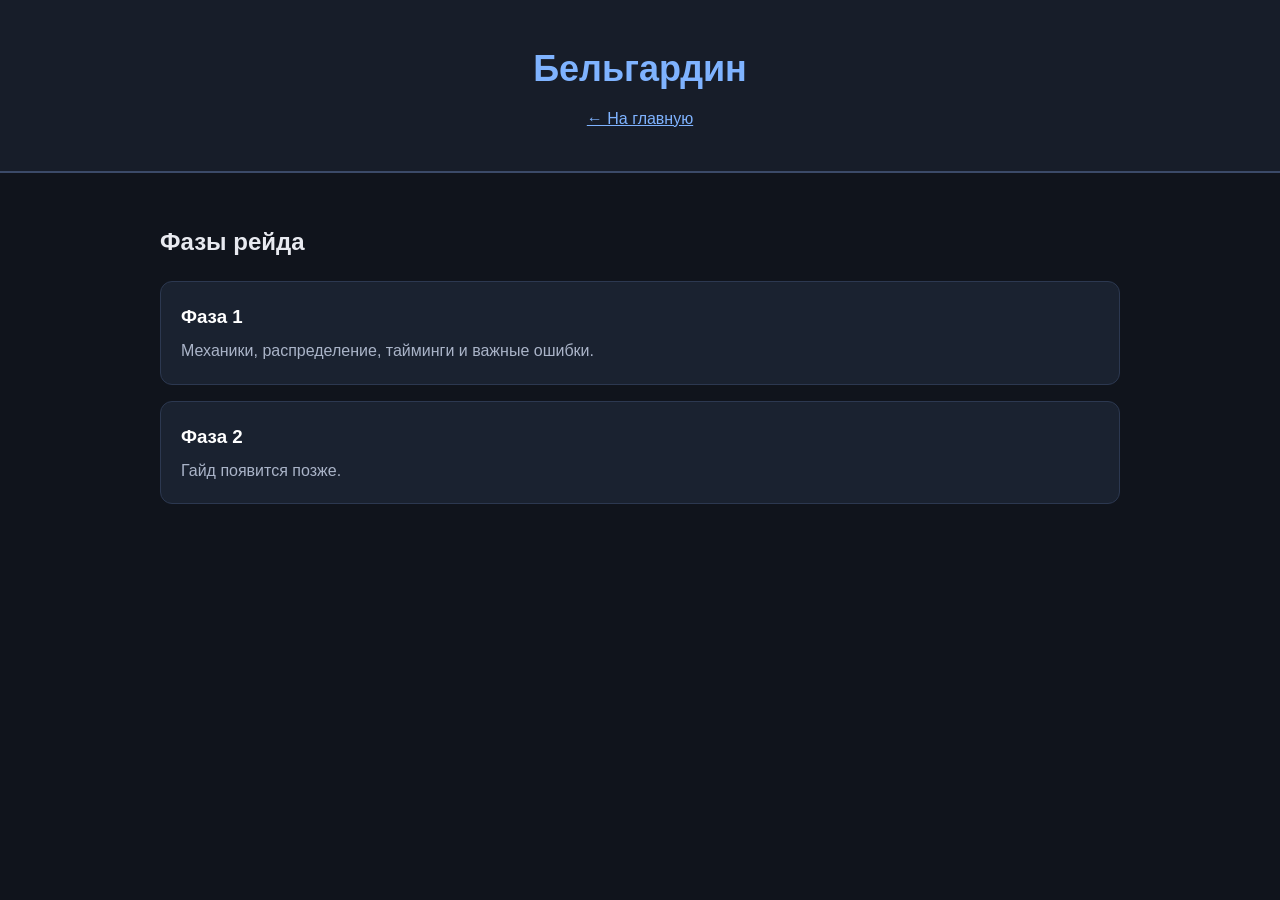
==== belgardin/index.html @ 8db55e47 "Create index.html" ====
<!DOCTYPE html>
<html lang="ru">
<head>
  <meta charset="UTF-8">
  <meta name="viewport" content="width=device-width, initial-scale=1.0">
  <title>Бельгардин — гайд | LOA Guides</title>
  <link rel="stylesheet" href="../style.css">
</head>
<body>
  <header class="site-header">
    <h1>Бельгардин</h1>
    <p><a href="../" style="color:#7fb3ff;">← На главную</a></p>
  </header>

  <main class="container guide-content">
    <h2>Фазы рейда</h2>

    <a class="raid-card" href="phase-1/">
      <h3>Фаза 1</h3>
      <p>Механики, распределение, тайминги и важные ошибки.</p>
    </a>

    <a class="raid-card" href="phase-2/">
      <h3>Фаза 2</h3>
      <p>Гайд появится позже.</p>
    </a>
  </main>
</body>
</html>
---- style.css ----
* {
  box-sizing: border-box;
}

body {
  margin: 0;
  font-family: Arial, sans-serif;
  background: #10141c;
  color: #e8eaf0;
  line-height: 1.6;
}

.site-header {
  background: #171d29;
  padding: 40px 20px;
  text-align: center;
  border-bottom: 2px solid #3b4a68;
}

.site-header h1 {
  margin: 0;
  font-size: 36px;
  color: #7fb3ff;
}

.site-header p {
  margin: 8px 0 0;
  color: #aab4c8;
}

.container {
  max-width: 1000px;
  margin: 0 auto;
  padding: 30px 20px 60px;
}

.raid-list h2 {
  color: #7fb3ff;
}

.raid-card {
  display: block;
  background: #1a2230;
  border: 1px solid #2c3850;
  border-radius: 12px;
  padding: 20px;
  margin-bottom: 16px;
  text-decoration: none;
  color: inherit;
  transition: border-color 0.2s, transform 0.2s;
}

.raid-card:hover {
  border-color: #7fb3ff;
  transform: translateY(-2px);
}

.raid-card h3 {
  margin: 0 0 6px;
  color: #ffffff;
}

.raid-card p {
  margin: 0;
  color: #aab4c8;
}

.guide-content img {
  max-width: 100%;
  border-radius: 8px;
  display: block;
  margin: 16px auto;
}

.guide-content table {
  width: 100%;
  border-collapse: collapse;
  margin: 20px 0;
  background: #1a2230;
}

.guide-content th,
.guide-content td {
  border: 1px solid #2c3850;
  padding: 10px;
  text-align: left;
}

.guide-content th {
  background: #232d40;
  color: #7fb3ff;
}

.site-footer {
  text-align: center;
  padding: 20px;
  color: #7c869a;
  border-top: 1px solid #2c3850;
}
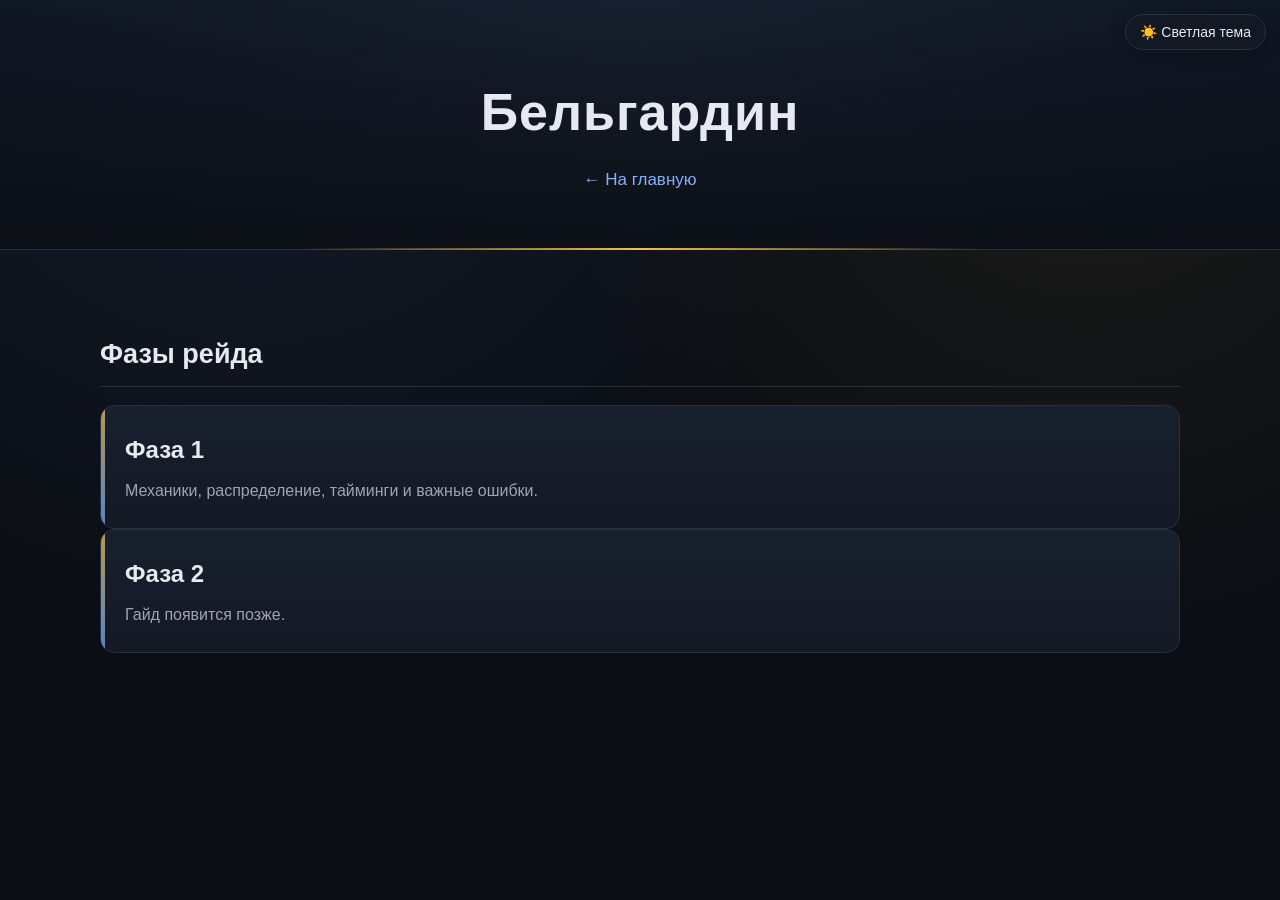
==== commit 7eb908a7: "Update index.html" ====
--- a/belgardin/index.html
+++ b/belgardin/index.html
@@ -7,6 +7,7 @@
   <link rel="stylesheet" href="../style.css">
 </head>
 <body>
+  <button class="theme-toggle" id="themeToggle" type="button">☀️ Светлая тема</button>
   <header class="site-header">
     <h1>Бельгардин</h1>
     <p><a href="../" style="color:#7fb3ff;">← На главную</a></p>
@@ -15,15 +16,38 @@
   <main class="container guide-content">
     <h2>Фазы рейда</h2>
 
-    <a class="raid-card" href="phase-1/">
+    <a class="raid-card" href="p1/">
       <h3>Фаза 1</h3>
       <p>Механики, распределение, тайминги и важные ошибки.</p>
     </a>
 
-    <a class="raid-card" href="phase-2/">
+    <a class="raid-card" href="p2/">
       <h3>Фаза 2</h3>
       <p>Гайд появится позже.</p>
     </a>
   </main>
+  <script>
+  const toggle = document.getElementById('themeToggle');
+  const savedTheme = localStorage.getItem('theme');
+
+  if (savedTheme === 'light') {
+    document.documentElement.setAttribute('data-theme', 'light');
+    toggle.textContent = '🌙 Тёмная тема';
+  }
+
+  toggle.addEventListener('click', () => {
+    const isLight = document.documentElement.getAttribute('data-theme') === 'light';
+
+    if (isLight) {
+      document.documentElement.removeAttribute('data-theme');
+      localStorage.setItem('theme', 'dark');
+      toggle.textContent = '☀️ Светлая тема';
+    } else {
+      document.documentElement.setAttribute('data-theme', 'light');
+      localStorage.setItem('theme', 'light');
+      toggle.textContent = '🌙 Тёмная тема';
+    }
+  });
+</script>
 </body>
 </html>
--- a/style.css
+++ b/style.css
@@ -1,99 +1,319 @@
+:root {
+  color-scheme: dark;
+  --bg: #0b0e14;
+  --panel: #131924;
+  --panel-2: #18202e;
+  --line: #263043;
+  --text: #e6e9f0;
+  --muted: #9aa5b8;
+  --accent: #f2c14e;
+  --accent-2: #6ea8fe;
+  --danger: #ff6b7a;
+  --header-bg-1: #101725;
+  --header-bg-2: #161f2e;
+}
+
+html[data-theme="light"] {
+  color-scheme: light;
+  --bg: #f4f6fb;
+  --panel: #ffffff;
+  --panel-2: #f8fafc;
+  --line: #d9e0ea;
+  --text: #1e2530;
+  --muted: #5d6b7f;
+  --accent: #b07d10;
+  --accent-2: #2563eb;
+  --danger: #c02b3c;
+  --header-bg-1: #e8edf6;
+  --header-bg-2: #f7f9fc;
+}
+
 * {
   box-sizing: border-box;
 }
 
+html {
+  scroll-behavior: smooth;
+}
+
 body {
   margin: 0;
-  font-family: Arial, sans-serif;
-  background: #10141c;
-  color: #e8eaf0;
-  line-height: 1.6;
+  min-height: 100vh;
+  background:
+    radial-gradient(circle at 20% 0%, rgba(110, 168, 254, 0.10), transparent 45%),
+    radial-gradient(circle at 85% 10%, rgba(242, 193, 78, 0.08), transparent 40%),
+    var(--bg);
+  color: var(--text);
+  font-family: "Segoe UI", Roboto, Arial, sans-serif;
+  line-height: 1.65;
+  transition: background-color 0.2s ease, color 0.2s ease;
+}
+
+a {
+  color: var(--accent-2);
+  text-decoration: none;
+}
+
+a:hover {
+  text-decoration: underline;
+}
+
+.theme-toggle {
+  position: fixed;
+  top: 14px;
+  right: 14px;
+  z-index: 100;
+  padding: 9px 14px;
+  border: 1px solid var(--line);
+  border-radius: 999px;
+  background: var(--panel);
+  color: var(--text);
+  font-size: 14px;
+  cursor: pointer;
+  box-shadow: 0 6px 18px rgba(0, 0, 0, 0.18);
+  transition: transform 0.15s ease, border-color 0.15s ease;
+}
+
+.theme-toggle:hover {
+  transform: translateY(-1px);
+  border-color: var(--accent);
 }
 
 .site-header {
-  background: #171d29;
-  padding: 40px 20px;
+  position: relative;
+  padding: 70px 20px 55px;
   text-align: center;
-  border-bottom: 2px solid #3b4a68;
+  background:
+    linear-gradient(180deg, rgba(11, 14, 20, 0) 0%, rgba(11, 14, 20, 0.92) 100%),
+    linear-gradient(90deg, var(--header-bg-1), var(--header-bg-2) 50%, var(--header-bg-1));
+  border-bottom: 1px solid var(--line);
+}
+
+html[data-theme="light"] .site-header {
+  background: linear-gradient(180deg, rgba(244, 246, 251, 0) 0%, rgba(244, 246, 251, 0.94) 100%),
+    linear-gradient(90deg, var(--header-bg-1), var(--header-bg-2) 50%, var(--header-bg-1));
+}
+
+.site-header::after {
+  content: "";
+  position: absolute;
+  left: 50%;
+  bottom: -1px;
+  width: min(680px, 85%);
+  height: 2px;
+  transform: translateX(-50%);
+  background: linear-gradient(90deg, transparent, var(--accent), transparent);
 }
 
 .site-header h1 {
   margin: 0;
-  font-size: 36px;
-  color: #7fb3ff;
+  font-size: clamp(30px, 6vw, 52px);
+  letter-spacing: 1px;
+  color: var(--text);
 }
 
 .site-header p {
-  margin: 8px 0 0;
-  color: #aab4c8;
+  margin: 10px 0 0;
+  color: var(--muted);
+  font-size: 17px;
+}
+
+.site-header a {
+  color: var(--accent);
 }
 
 .container {
-  max-width: 1000px;
+  width: min(1080px, calc(100% - 36px));
   margin: 0 auto;
-  padding: 30px 20px 60px;
-}
-
-.raid-list h2 {
-  color: #7fb3ff;
+  padding: 40px 0 70px;
+}
+
+h2 {
+  margin: 42px 0 18px;
+  padding-bottom: 10px;
+  border-bottom: 1px solid var(--line);
+  color: var(--text);
+  font-size: 27px;
+}
+
+h3 {
+  margin: 28px 0 12px;
+  color: var(--accent);
+  font-size: 22px;
+}
+
+h4 {
+  margin: 18px 0 8px;
+  color: var(--accent-2);
+}
+
+p {
+  margin: 0 0 14px;
+}
+
+ul {
+  margin: 0 0 16px;
+  padding-left: 22px;
+}
+
+li {
+  margin-bottom: 8px;
+}
+
+.intro,
+.warning,
+.credits,
+.guide-content article {
+  background: linear-gradient(180deg, var(--panel-2), var(--panel));
+  border: 1px solid var(--line);
+  border-radius: 14px;
+  padding: 24px;
+  margin: 24px 0;
+  box-shadow: 0 12px 30px rgba(0, 0, 0, 0.12);
+}
+
+.intro h2,
+.warning h2,
+.credits h2 {
+  margin-top: 0;
+  border-bottom: none;
+}
+
+.warning {
+  border-color: rgba(255, 107, 122, 0.45);
+}
+
+.warning h2 {
+  color: var(--danger);
+}
+
+.credits {
+  color: var(--muted);
+}
+
+.raid-list {
+  display: grid;
+  gap: 18px;
 }
 
 .raid-card {
   display: block;
-  background: #1a2230;
-  border: 1px solid #2c3850;
-  border-radius: 12px;
-  padding: 20px;
-  margin-bottom: 16px;
+  position: relative;
+  overflow: hidden;
+  background: linear-gradient(180deg, var(--panel-2), var(--panel));
+  border: 1px solid var(--line);
+  border-radius: 14px;
+  padding: 24px;
+  color: inherit;
+  transition: transform 0.18s ease, border-color 0.18s ease, box-shadow 0.18s ease;
+}
+
+.raid-card::before {
+  content: "";
+  position: absolute;
+  inset: 0 auto 0 0;
+  width: 4px;
+  background: linear-gradient(180deg, var(--accent), var(--accent-2));
+  opacity: 0.75;
+}
+
+.raid-card:hover {
+  transform: translateY(-3px);
+  border-color: var(--accent);
+  box-shadow: 0 16px 34px rgba(0, 0, 0, 0.18);
   text-decoration: none;
-  color: inherit;
-  transition: border-color 0.2s, transform 0.2s;
-}
-
-.raid-card:hover {
-  border-color: #7fb3ff;
-  transform: translateY(-2px);
 }
 
 .raid-card h3 {
-  margin: 0 0 6px;
-  color: #ffffff;
+  margin: 0 0 8px;
+  color: var(--text);
+  font-size: 24px;
 }
 
 .raid-card p {
   margin: 0;
-  color: #aab4c8;
-}
-
-.guide-content img {
-  max-width: 100%;
-  border-radius: 8px;
-  display: block;
-  margin: 16px auto;
+  color: var(--muted);
 }
 
 .guide-content table {
   width: 100%;
+  margin: 18px 0 26px;
   border-collapse: collapse;
-  margin: 20px 0;
-  background: #1a2230;
+  background: var(--panel);
+  border: 1px solid var(--line);
+  border-radius: 12px;
+  overflow: hidden;
+  font-size: 15px;
 }
 
 .guide-content th,
 .guide-content td {
-  border: 1px solid #2c3850;
-  padding: 10px;
+  padding: 12px 14px;
+  border-bottom: 1px solid var(--line);
   text-align: left;
+  vertical-align: top;
 }
 
 .guide-content th {
-  background: #232d40;
-  color: #7fb3ff;
+  background: var(--panel-2);
+  color: var(--accent);
+  font-weight: 700;
+}
+
+.guide-content tr:last-child td {
+  border-bottom: none;
+}
+
+.guide-content img {
+  display: block;
+  width: 100%;
+  max-width: 900px;
+  margin: 18px auto;
+  border: 1px solid var(--line);
+  border-radius: 12px;
+}
+
+.guide-content article h3 {
+  margin-top: 0;
+  padding-bottom: 8px;
+  border-bottom: 1px solid var(--line);
+}
+
+.guide-content article h4 {
+  margin-top: 20px;
 }
 
 .site-footer {
+  padding: 28px 20px;
   text-align: center;
-  padding: 20px;
-  color: #7c869a;
-  border-top: 1px solid #2c3850;
-}
+  color: var(--muted);
+  border-top: 1px solid var(--line);
+  font-size: 14px;
+}
+
+@media (max-width: 640px) {
+  .site-header {
+    padding: 48px 16px 40px;
+  }
+
+  .container {
+    width: calc(100% - 28px);
+    padding-top: 28px;
+  }
+
+  .intro,
+  .warning,
+  .credits,
+  .guide-content article {
+    padding: 18px;
+  }
+
+  .guide-content table {
+    font-size: 13px;
+  }
+
+  .guide-content th,
+  .guide-content td {
+    padding: 9px 8px;
+  }
+}
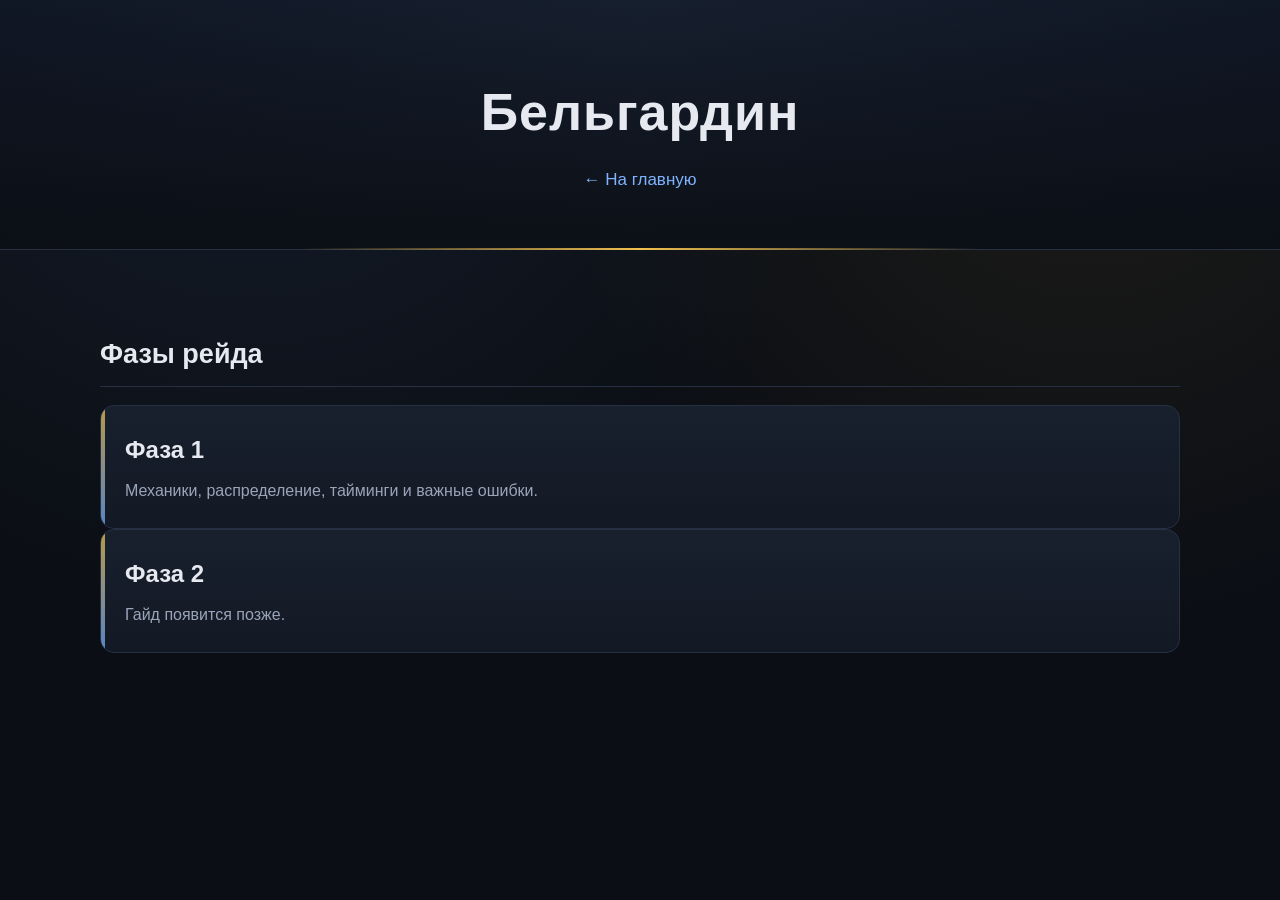
==== commit 37c0c2f5: "Update index.html" ====
--- a/belgardin/index.html
+++ b/belgardin/index.html
@@ -7,7 +7,6 @@
   <link rel="stylesheet" href="../style.css">
 </head>
 <body>
-  <button class="theme-toggle" id="themeToggle" type="button">☀️ Светлая тема</button>
   <header class="site-header">
     <h1>Бельгардин</h1>
     <p><a href="../" style="color:#7fb3ff;">← На главную</a></p>
@@ -26,28 +25,5 @@
       <p>Гайд появится позже.</p>
     </a>
   </main>
-  <script>
-  const toggle = document.getElementById('themeToggle');
-  const savedTheme = localStorage.getItem('theme');
-
-  if (savedTheme === 'light') {
-    document.documentElement.setAttribute('data-theme', 'light');
-    toggle.textContent = '🌙 Тёмная тема';
-  }
-
-  toggle.addEventListener('click', () => {
-    const isLight = document.documentElement.getAttribute('data-theme') === 'light';
-
-    if (isLight) {
-      document.documentElement.removeAttribute('data-theme');
-      localStorage.setItem('theme', 'dark');
-      toggle.textContent = '☀️ Светлая тема';
-    } else {
-      document.documentElement.setAttribute('data-theme', 'light');
-      localStorage.setItem('theme', 'light');
-      toggle.textContent = '🌙 Тёмная тема';
-    }
-  });
-</script>
 </body>
 </html>
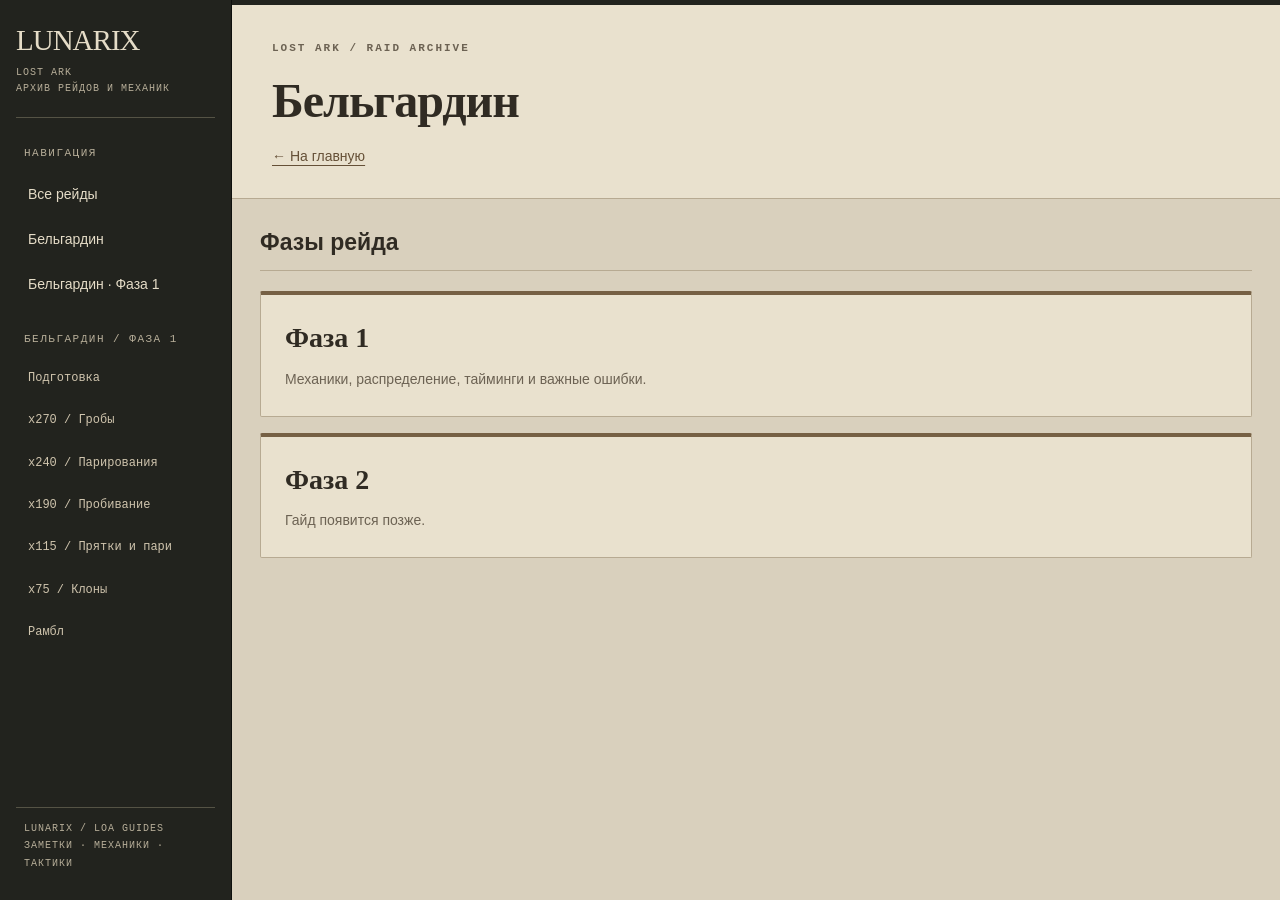
==== commit 60968bc7: "Update index.html" ====
--- a/belgardin/index.html
+++ b/belgardin/index.html
@@ -7,6 +7,67 @@
   <link rel="stylesheet" href="../style.css">
 </head>
 <body>
+  <aside class="archive-sidebar" aria-label="Навигация по сайту">
+
+  <a class="archive-brand" href="/loa-guides/">
+    <span class="archive-brand-title">LUNARIX</span>
+    <span class="archive-brand-subtitle">
+      LOST ARK<br>
+      АРХИВ РЕЙДОВ И МЕХАНИК
+    </span>
+  </a>
+
+  <p class="archive-label">Навигация</p>
+
+  <nav class="archive-nav" aria-label="Рейды">
+    <a href="/loa-guides/">Все рейды</a>
+    <a href="/loa-guides/belgardin/">Бельгардин</a>
+    <a href="/loa-guides/belgardin/p1/">Бельгардин · Фаза 1</a>
+  </nav>
+
+  <p class="archive-label">Бельгардин / Фаза 1</p>
+
+  <nav class="archive-nav archive-nav--mechanics"
+       aria-label="Механики первой фазы">
+
+    <a href="/loa-guides/belgardin/p1/#preparation">
+      Подготовка
+    </a>
+
+    <a href="/loa-guides/belgardin/p1/#coffins">
+      x270 / Гробы
+    </a>
+
+    <a href="/loa-guides/belgardin/p1/#parries">
+      x240 / Парирования
+    </a>
+
+    <a href="/loa-guides/belgardin/p1/#damage">
+      x190 / Пробивание
+    </a>
+
+    <a href="/loa-guides/belgardin/p1/#hide">
+      x115 / Прятки и пари
+    </a>
+
+    <a href="/loa-guides/belgardin/p1/#clones">
+      x75 / Клоны
+    </a>
+
+    <a href="/loa-guides/belgardin/p1/#rumble">
+      Рамбл
+    </a>
+
+  </nav>
+
+  <div class="archive-sidebar-footer">
+    <p class="archive-status">
+      LUNARIX / LOA GUIDES<br>
+      ЗАМЕТКИ · МЕХАНИКИ · ТАКТИКИ
+    </p>
+  </div>
+
+</aside>
   <header class="site-header">
     <h1>Бельгардин</h1>
     <p><a href="../" style="color:#7fb3ff;">← На главную</a></p>
--- a/style.css
+++ b/style.css
@@ -1,31 +1,23 @@
+/* LOA ARCHIVE — единый стиль сайта */
+
 :root {
-  color-scheme: dark;
-  --bg: #0b0e14;
-  --panel: #131924;
-  --panel-2: #18202e;
-  --line: #263043;
-  --text: #e6e9f0;
-  --muted: #9aa5b8;
-  --accent: #f2c14e;
-  --accent-2: #6ea8fe;
-  --danger: #ff6b7a;
-  --header-bg-1: #101725;
-  --header-bg-2: #161f2e;
-}
-
-html[data-theme="light"] {
   color-scheme: light;
-  --bg: #f4f6fb;
-  --panel: #ffffff;
-  --panel-2: #f8fafc;
-  --line: #d9e0ea;
-  --text: #1e2530;
-  --muted: #5d6b7f;
-  --accent: #b07d10;
-  --accent-2: #2563eb;
-  --danger: #c02b3c;
-  --header-bg-1: #e8edf6;
-  --header-bg-2: #f7f9fc;
+
+  --bg: #d9d0bd;
+  --paper: #e9e1ce;
+  --paper-light: #f1eadb;
+  --panel: #e2d8c3;
+
+  --ink: #302b23;
+  --muted: #6c6253;
+  --line: #b7aa92;
+
+  --sidebar: #22231e;
+  --sidebar-text: #e5dcc7;
+  --sidebar-muted: #b7ae99;
+
+  --accent: #655037;
+  --sidebar-width: 232px;
 }
 
 * {
@@ -34,286 +26,568 @@
 
 html {
   scroll-behavior: smooth;
+  scroll-padding-top: 24px;
 }
 
 body {
   margin: 0;
   min-height: 100vh;
-  background:
-    radial-gradient(circle at 20% 0%, rgba(110, 168, 254, 0.10), transparent 45%),
-    radial-gradient(circle at 85% 10%, rgba(242, 193, 78, 0.08), transparent 40%),
-    var(--bg);
-  color: var(--text);
-  font-family: "Segoe UI", Roboto, Arial, sans-serif;
-  line-height: 1.65;
-  transition: background-color 0.2s ease, color 0.2s ease;
+  padding-left: var(--sidebar-width);
+
+  background: var(--bg);
+  color: var(--ink);
+
+  font-family: "Segoe UI", Arial, sans-serif;
+  font-size: 16px;
+  line-height: 1.75;
+
+  overflow-wrap: break-word;
+}
+
+::selection {
+  background: #c8b58f;
+  color: #211d17;
 }
 
 a {
-  color: var(--accent-2);
+  color: #65482e;
+  text-underline-offset: 4px;
+}
+
+a:hover {
+  color: #342416;
+}
+
+a:focus-visible,
+button:focus-visible {
+  outline: 3px solid #9c7950;
+  outline-offset: 4px;
+}
+
+p {
+  margin: 0 0 16px;
+}
+
+ul,
+ol {
+  margin: 0 0 18px;
+  padding-left: 24px;
+}
+
+li {
+  margin-bottom: 8px;
+}
+
+strong {
+  color: #30271c;
+}
+
+em {
+  color: var(--muted);
+}
+
+/* Левая панель */
+
+.archive-sidebar {
+  position: fixed;
+  inset: 0 auto 0 0;
+  z-index: 20;
+
+  display: flex;
+  flex-direction: column;
+
+  width: var(--sidebar-width);
+  padding: 24px 16px 16px;
+  overflow-y: auto;
+
+  background: var(--sidebar);
+  color: var(--sidebar-text);
+
+  border-right: 1px solid #0e100d;
+}
+
+.archive-brand {
+  display: block;
+  padding-bottom: 20px;
+
+  color: var(--sidebar-text);
+  border-bottom: 1px solid #555345;
+
   text-decoration: none;
 }
 
-a:hover {
-  text-decoration: underline;
-}
-
-.theme-toggle {
-  position: fixed;
-  top: 14px;
-  right: 14px;
-  z-index: 100;
-  padding: 9px 14px;
-  border: 1px solid var(--line);
-  border-radius: 999px;
-  background: var(--panel);
-  color: var(--text);
+.archive-brand:hover {
+  color: #fff7e5;
+  text-decoration: none;
+}
+
+.archive-brand-title {
+  display: block;
+
+  font-family: Georgia, "Times New Roman", serif;
+  font-size: 29px;
+  line-height: 1.15;
+  letter-spacing: -1px;
+}
+
+.archive-brand-subtitle {
+  display: block;
+  margin-top: 8px;
+
+  color: var(--sidebar-muted);
+
+  font-family: "Courier New", monospace;
+  font-size: 10px;
+  line-height: 1.6;
+  letter-spacing: 1px;
+}
+
+.archive-label {
+  margin: 26px 8px 10px;
+
+  color: var(--sidebar-muted);
+
+  font-family: "Courier New", monospace;
+  font-size: 11px;
+  letter-spacing: 1.5px;
+  text-transform: uppercase;
+}
+
+.archive-nav {
+  display: grid;
+  gap: 5px;
+}
+
+.archive-nav a {
+  display: block;
+  padding: 9px 11px;
+
+  color: var(--sidebar-text);
+  border: 1px solid transparent;
+
   font-size: 14px;
-  cursor: pointer;
-  box-shadow: 0 6px 18px rgba(0, 0, 0, 0.18);
-  transition: transform 0.15s ease, border-color 0.15s ease;
-}
-
-.theme-toggle:hover {
-  transform: translateY(-1px);
-  border-color: var(--accent);
-}
+  line-height: 1.45;
+  text-decoration: none;
+}
+
+.archive-nav a:hover,
+.archive-nav a[aria-current="page"] {
+  background: var(--paper);
+  color: var(--ink);
+  border-color: #c2b69e;
+}
+
+.archive-nav--mechanics a {
+  color: #d0c5ae;
+  font-family: "Courier New", monospace;
+  font-size: 12px;
+}
+
+.archive-sidebar-footer {
+  margin-top: auto;
+  padding-top: 32px;
+}
+
+.archive-status {
+  margin: 0;
+  padding: 12px 8px;
+
+  color: var(--sidebar-muted);
+  border-top: 1px solid #555345;
+
+  font-family: "Courier New", monospace;
+  font-size: 10px;
+  letter-spacing: 1px;
+}
+
+/* Заголовок страницы */
 
 .site-header {
   position: relative;
-  padding: 70px 20px 55px;
-  text-align: center;
-  background:
-    linear-gradient(180deg, rgba(11, 14, 20, 0) 0%, rgba(11, 14, 20, 0.92) 100%),
-    linear-gradient(90deg, var(--header-bg-1), var(--header-bg-2) 50%, var(--header-bg-1));
+  padding: 34px 40px 30px;
+
+  background: var(--paper);
+  border-top: 5px solid var(--sidebar);
   border-bottom: 1px solid var(--line);
-}
-
-html[data-theme="light"] .site-header {
-  background: linear-gradient(180deg, rgba(244, 246, 251, 0) 0%, rgba(244, 246, 251, 0.94) 100%),
-    linear-gradient(90deg, var(--header-bg-1), var(--header-bg-2) 50%, var(--header-bg-1));
-}
-
-.site-header::after {
-  content: "";
-  position: absolute;
-  left: 50%;
-  bottom: -1px;
-  width: min(680px, 85%);
-  height: 2px;
-  transform: translateX(-50%);
-  background: linear-gradient(90deg, transparent, var(--accent), transparent);
+
+  text-align: left;
+}
+
+.site-header::before {
+  content: "LOST ARK / RAID ARCHIVE";
+  display: block;
+  margin-bottom: 14px;
+
+  color: var(--muted);
+
+  font-family: "Courier New", monospace;
+  font-size: 11px;
+  font-weight: 700;
+  letter-spacing: 2px;
 }
 
 .site-header h1 {
   margin: 0;
-  font-size: clamp(30px, 6vw, 52px);
-  letter-spacing: 1px;
-  color: var(--text);
+
+  color: var(--ink);
+
+  font-family: Georgia, "Times New Roman", serif;
+  font-size: clamp(30px, 4vw, 48px);
+  line-height: 1.2;
+  letter-spacing: -1px;
 }
 
 .site-header p {
-  margin: 10px 0 0;
+  margin: 14px 0 0;
   color: var(--muted);
+  font-size: 14px;
+}
+
+.site-header a {
+  color: var(--accent) !important;
+}
+
+/* Основная область */
+
+.container {
+  width: min(1120px, calc(100% - 56px));
+  margin: 0 auto;
+  padding: 28px 0 52px;
+  min-width: 0;
+}
+
+h2,
+h3,
+h4 {
+  color: var(--ink);
+  line-height: 1.35;
+}
+
+h2 {
+  margin: 0 0 20px;
+  padding-bottom: 12px;
+
+  border-bottom: 1px solid var(--line);
+
+  font-size: 23px;
+}
+
+h3 {
+  margin: 26px 0 12px;
+  font-size: 21px;
+}
+
+h4 {
+  margin: 22px 0 10px;
+  color: var(--accent);
   font-size: 17px;
 }
 
-.site-header a {
-  color: var(--accent);
-}
-
-.container {
-  width: min(1080px, calc(100% - 36px));
-  margin: 0 auto;
-  padding: 40px 0 70px;
-}
-
-h2 {
-  margin: 42px 0 18px;
-  padding-bottom: 10px;
+/* Секции гайда */
+
+.guide-content > section {
+  min-width: 0;
+  margin-bottom: 22px;
+  padding: 24px;
+
+  background: var(--paper);
+  border: 1px solid var(--line);
+  border-radius: 2px;
+
+  box-shadow: 0 2px 0 rgba(70, 54, 34, 0.05);
+}
+
+.guide-content > section > :last-child {
+  margin-bottom: 0;
+}
+
+.guide-content .intro {
+  border-top: 4px solid #766044;
+}
+
+.guide-content .warning {
+  background: #e5d7bc;
+  border-left: 4px solid #85623d;
+}
+
+.warning h2 {
+  color: #604329;
+}
+
+.guide-content .credits {
+  background: #ddd3be;
+  color: #5f5547;
+}
+
+/* Карточки механик */
+
+.guide-content article {
+  margin-top: 24px;
+  padding: 22px;
+
+  background: var(--paper-light);
+  border: 1px solid var(--line);
+  border-radius: 2px;
+}
+
+.guide-content article h3 {
+  margin: -22px -22px 20px;
+  padding: 14px 22px;
+
+  background: #d9cdb6;
   border-bottom: 1px solid var(--line);
-  color: var(--text);
-  font-size: 27px;
-}
-
-h3 {
-  margin: 28px 0 12px;
-  color: var(--accent);
-  font-size: 22px;
-}
-
-h4 {
-  margin: 18px 0 8px;
-  color: var(--accent-2);
-}
-
-p {
-  margin: 0 0 14px;
-}
-
-ul {
-  margin: 0 0 16px;
-  padding-left: 22px;
-}
-
-li {
-  margin-bottom: 8px;
-}
-
-.intro,
-.warning,
-.credits,
-.guide-content article {
-  background: linear-gradient(180deg, var(--panel-2), var(--panel));
-  border: 1px solid var(--line);
-  border-radius: 14px;
-  padding: 24px;
-  margin: 24px 0;
-  box-shadow: 0 12px 30px rgba(0, 0, 0, 0.12);
-}
-
-.intro h2,
-.warning h2,
-.credits h2 {
-  margin-top: 0;
-  border-bottom: none;
-}
-
-.warning {
-  border-color: rgba(255, 107, 122, 0.45);
-}
-
-.warning h2 {
-  color: var(--danger);
-}
-
-.credits {
-  color: var(--muted);
-}
+
+  font-family: "Courier New", monospace;
+  font-size: 20px;
+  letter-spacing: -0.5px;
+}
+
+.guide-content article > :last-child {
+  margin-bottom: 0;
+}
+
+/* Главная и выбор фазы */
 
 .raid-list {
   display: grid;
+  grid-template-columns: repeat(2, minmax(0, 1fr));
   gap: 18px;
 }
 
+.raid-list > h2 {
+  grid-column: 1 / -1;
+  margin-bottom: 0;
+}
+
 .raid-card {
   display: block;
-  position: relative;
-  overflow: hidden;
-  background: linear-gradient(180deg, var(--panel-2), var(--panel));
+  min-width: 0;
+  margin-bottom: 16px;
+  padding: 24px;
+
+  background: var(--paper);
+  color: var(--ink);
+
   border: 1px solid var(--line);
-  border-radius: 14px;
-  padding: 24px;
-  color: inherit;
-  transition: transform 0.18s ease, border-color 0.18s ease, box-shadow 0.18s ease;
-}
-
-.raid-card::before {
-  content: "";
-  position: absolute;
-  inset: 0 auto 0 0;
-  width: 4px;
-  background: linear-gradient(180deg, var(--accent), var(--accent-2));
-  opacity: 0.75;
+  border-top: 4px solid #766044;
+  border-radius: 2px;
+
+  text-decoration: none;
+
+  transition:
+    background-color 0.15s ease,
+    border-color 0.15s ease;
+}
+
+.raid-list .raid-card {
+  margin-bottom: 0;
 }
 
 .raid-card:hover {
-  transform: translateY(-3px);
-  border-color: var(--accent);
-  box-shadow: 0 16px 34px rgba(0, 0, 0, 0.18);
+  background: var(--paper-light);
+  border-color: #806c50;
   text-decoration: none;
 }
 
 .raid-card h3 {
-  margin: 0 0 8px;
-  color: var(--text);
-  font-size: 24px;
+  margin: 0 0 10px;
+
+  font-family: Georgia, "Times New Roman", serif;
+  font-size: 28px;
 }
 
 .raid-card p {
   margin: 0;
   color: var(--muted);
-}
+  font-size: 14px;
+}
+
+/* Таблицы */
 
 .guide-content table {
+  display: block;
   width: 100%;
-  margin: 18px 0 26px;
+  max-width: 100%;
+  margin: 20px 0 24px;
+  overflow-x: auto;
+
   border-collapse: collapse;
-  background: var(--panel);
   border: 1px solid var(--line);
-  border-radius: 12px;
-  overflow: hidden;
-  font-size: 15px;
+  background: var(--paper-light);
+
+  font-size: 14px;
+  line-height: 1.6;
 }
 
 .guide-content th,
 .guide-content td {
   padding: 12px 14px;
+
   border-bottom: 1px solid var(--line);
+  border-right: 1px solid #cec1aa;
+
   text-align: left;
   vertical-align: top;
 }
 
 .guide-content th {
-  background: var(--panel-2);
-  color: var(--accent);
-  font-weight: 700;
+  background: #d9cdb6;
+  white-space: nowrap;
+}
+
+.guide-content td {
+  font-variant-numeric: tabular-nums;
+}
+
+.guide-content tr:nth-child(even) td {
+  background: #e8dfcd;
 }
 
 .guide-content tr:last-child td {
-  border-bottom: none;
-}
-
-.guide-content img {
-  display: block;
-  width: 100%;
-  max-width: 900px;
-  margin: 18px auto;
-  border: 1px solid var(--line);
-  border-radius: 12px;
-}
-
-.guide-content article h3 {
-  margin-top: 0;
-  padding-bottom: 8px;
-  border-bottom: 1px solid var(--line);
-}
-
-.guide-content article h4 {
-  margin-top: 20px;
-}
+  border-bottom: 0;
+}
+
+.guide-content th:last-child,
+.guide-content td:last-child {
+  border-right: 0;
+}
+
+/* Медиа */
+
+.guide-content img,
+.guide-content video {
+  display: block;
+  width: auto;
+  max-width: 100%;
+  height: auto;
+
+  margin: 22px auto;
+  border: 1px solid #a99b82;
+  border-radius: 2px;
+
+  background: #d6cbb6;
+}
+
+figure {
+  margin: 24px 0;
+}
+
+figcaption {
+  margin-top: 10px;
+  color: var(--muted);
+  font-size: 13px;
+  text-align: center;
+}
+
+/* Подвал */
 
 .site-footer {
-  padding: 28px 20px;
-  text-align: center;
-  color: var(--muted);
-  border-top: 1px solid var(--line);
-  font-size: 14px;
-}
-
-@media (max-width: 640px) {
+  padding: 18px 28px;
+
+  background: var(--sidebar);
+  color: #cec4af;
+  border-top: 1px solid #11130e;
+
+  font-family: "Courier New", monospace;
+  font-size: 11px;
+  text-align: left;
+}
+
+.site-footer p {
+  margin: 0;
+}
+
+/* Телефоны и небольшие планшеты */
+
+@media (max-width: 900px) {
+  body {
+    padding-left: 0;
+  }
+
+  .archive-sidebar {
+    position: static;
+    width: 100%;
+    padding: 18px;
+    overflow: visible;
+    border-right: 0;
+    border-bottom: 1px solid #11130e;
+  }
+
+  .archive-brand {
+    padding-bottom: 14px;
+  }
+
+  .archive-brand-title {
+    font-size: 25px;
+  }
+
+  .archive-label {
+    margin: 16px 0 8px;
+  }
+
+  .archive-nav {
+    display: flex;
+    flex-wrap: wrap;
+    gap: 6px;
+  }
+
+  .archive-nav a {
+    padding: 8px 10px;
+    border-color: #555345;
+  }
+
+  .archive-sidebar-footer {
+    display: none;
+  }
+
   .site-header {
-    padding: 48px 16px 40px;
+    padding: 26px 22px;
+  }
+}
+
+@media (max-width: 600px) {
+  body {
+    font-size: 15px;
   }
 
   .container {
-    width: calc(100% - 28px);
-    padding-top: 28px;
-  }
-
-  .intro,
-  .warning,
-  .credits,
+    width: calc(100% - 24px);
+    padding-top: 18px;
+  }
+
+  .raid-list {
+    grid-template-columns: 1fr;
+  }
+
+  .guide-content > section {
+    padding: 20px 16px;
+  }
+
   .guide-content article {
-    padding: 18px;
-  }
-
-  .guide-content table {
-    font-size: 13px;
+    padding: 18px 16px;
+  }
+
+  .guide-content article h3 {
+    margin: -18px -16px 18px;
+    padding: 13px 16px;
+    font-size: 18px;
   }
 
   .guide-content th,
   .guide-content td {
-    padding: 9px 8px;
-  }
-}
+    padding: 10px;
+  }
+}
+
+@media (prefers-reduced-motion: reduce) {
+  html {
+    scroll-behavior: auto;
+  }
+
+  *,
+  *::before,
+  *::after {
+    transition: none !important;
+    animation: none !important;
+  }
+}
